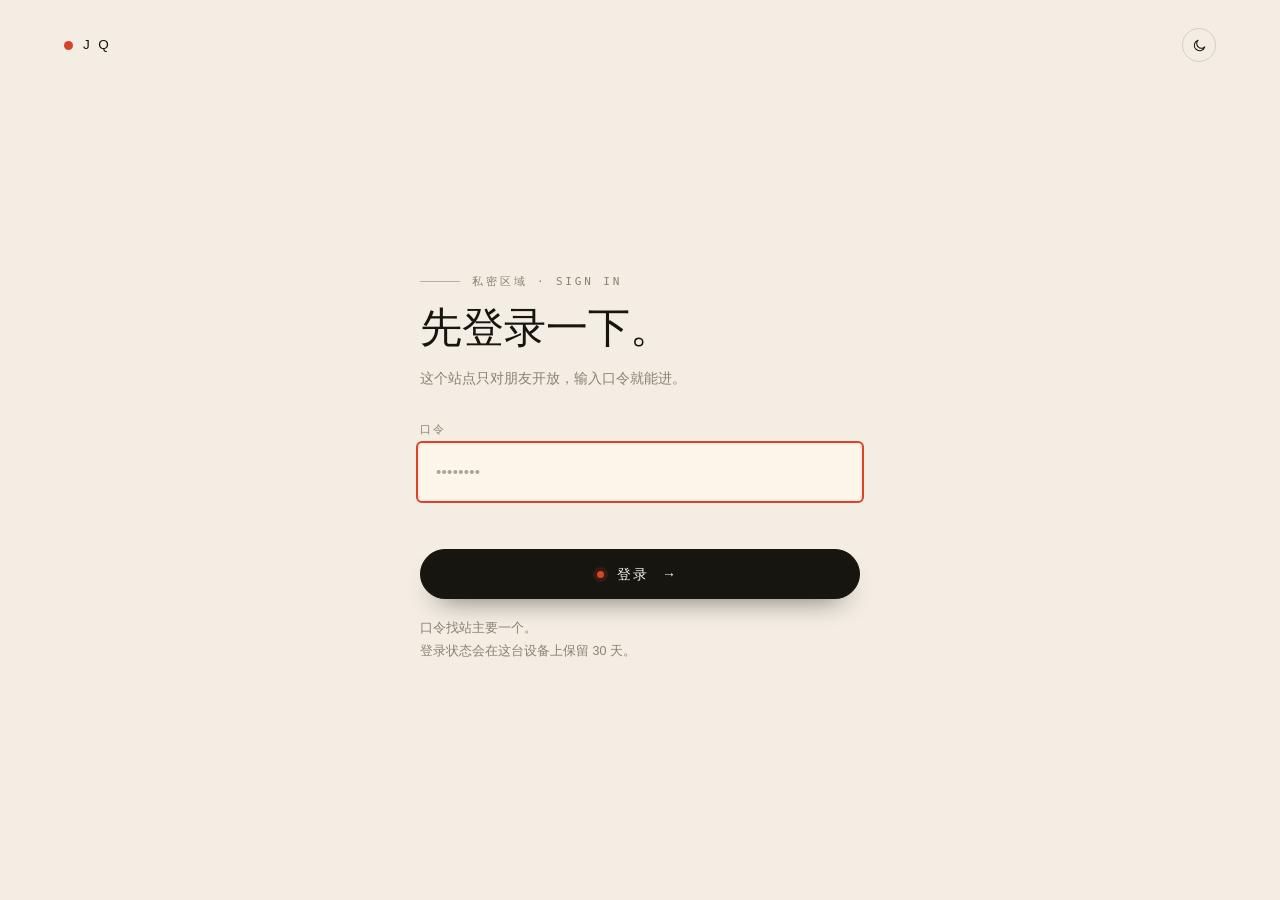
==== index.html @ d94688c4 "Add files via upload" ====
<!DOCTYPE html>
<html lang="zh-CN">
<head>
<meta charset="utf-8" />
<meta name="viewport" content="width=device-width, initial-scale=1" />
<meta name="color-scheme" content="light" />
<title>J Q · 个人主页</title>
<meta name="description" content="J Q 的个人主页 —— 设计、代码，与一点点会呼吸的动效。" />
<meta name="theme-color" content="#F3EDE3" />
<link rel="icon" href="data:image/svg+xml,%3Csvg xmlns='http://www.w3.org/2000/svg' viewBox='0 0 32 32'%3E%3Crect width='32' height='32' rx='16' fill='%23F3EDE3'/%3E%3Ccircle cx='16' cy='16' r='6' fill='%23D8432A'/%3E%3C/svg%3E" />
<link rel="stylesheet" href="css/style.css" />
<script>
  /* 主题：先看上次的选择，没有就跟系统走 */
  try {
    var savedTheme = localStorage.getItem('site-theme');
    if (!savedTheme) {
      savedTheme = window.matchMedia('(prefers-color-scheme: dark)').matches ? 'dark' : 'light';
    }
    document.documentElement.setAttribute('data-theme', savedTheme);
  } catch (e) {
    document.documentElement.setAttribute('data-theme', 'light');
  }

  /* 从别的页面点链接过来时，先让幕布覆盖屏幕，避免第一帧闪白 */
  try {
    if (/(?:^|[?&])via=veil(?:&|$)/.test(location.search)) {
      document.documentElement.classList.add('is-entering');
    }
  } catch (e) {}
</script>
<script src="js/auth-gate.js"></script>
</head>
<body id="top" class="is-loading">

<!-- =====================================================================
     过场幕布：点击链接时从右侧滑入，进入下一页后向左滑出
     ===================================================================== -->
<div class="veil" id="veil" aria-hidden="true">
  <div class="veil__road"></div>
  <div class="veil__car is-moving" data-car></div>
  <p class="veil__label" id="veilLabel">作品 · Work</p>
</div>

<!-- =====================================================================
     1. 加载页：进度条 = 一辆小车 + 百分比
     ===================================================================== -->
<div class="loader" id="loader">
  <div class="loader__inner">

    <header class="loader__top">
      <span class="tag">Portfolio</span>
      <span class="tag tag--dim">© 2026</span>
    </header>

    <div class="loader__head">
      <h1 class="loader__title">正在为你铺路<span class="dot">。</span></h1>
      <p class="loader__sub">系好安全带，我们马上出发。</p>
    </div>

    <div class="loader__bar">
      <div class="loader__meta">
        <span class="loader__label">Loading</span>
        <span class="loader__pct"><b id="loaderPct">0</b><i>%</i></span>
      </div>

      <div class="loader__track" id="loaderTrack" role="progressbar"
           aria-label="页面加载进度" aria-valuemin="0" aria-valuemax="100" aria-valuenow="0">
        <div class="loader__rail"></div>
        <div class="loader__fill"></div>
        <div class="loader__car is-moving" data-car aria-hidden="true"></div>
      </div>

      <p class="loader__tip" aria-hidden="true">
        <span class="loader__tip-dot"></span>
        <span id="loaderTip">正在检查车灯</span>
      </p>
    </div>

  </div>
</div>

<!-- =====================================================================
     2. 主视觉：小车在路上向左行驶，按钮在车正下方
     ===================================================================== -->
<main class="hero">

  <div class="hero__sun" aria-hidden="true"></div>

  <header class="topbar">
    <a class="brand" href="index.html">
      <span class="brand__mark" aria-hidden="true"></span>
      <span>J Q</span>
    </a>
    <div class="topbar__right">
      <nav class="nav" aria-label="主导航">
        <a class="nav__link" href="index.html" aria-current="page">主页</a>
        <a class="nav__link" href="about.html?via=veil" data-transition data-veil="关于我 · About">关于我</a>
        <a class="nav__link" href="works.html?via=veil" data-transition data-veil="作品 · Work">作品</a>
        <a class="nav__link" href="notes.html?via=veil" data-transition data-veil="笔记 · Notes">笔记</a>
        <a class="nav__link" href="friends.html?via=veil" data-transition data-veil="朋友们 · Friends">朋友们</a>
        <a class="nav__link" href="contact.html?via=veil" data-transition data-veil="联系 · Contact">联系</a>
      </nav>
      <button class="theme-toggle" type="button" data-theme-toggle aria-label="切换到夜间模式">
        <svg class="theme-toggle__icon theme-toggle__icon--moon" viewBox="0 0 24 24" fill="none" stroke="currentColor" stroke-width="1.7" stroke-linecap="round" stroke-linejoin="round" aria-hidden="true" focusable="false"><path d="M20.5 14.2A8.6 8.6 0 1 1 9.8 3.5a7 7 0 0 0 10.7 10.7Z"/></svg>
        <svg class="theme-toggle__icon theme-toggle__icon--sun" viewBox="0 0 24 24" fill="none" stroke="currentColor" stroke-width="1.7" stroke-linecap="round" aria-hidden="true" focusable="false"><circle cx="12" cy="12" r="4"/><path d="M12 2.5v2M12 19.5v2M2.5 12h2M19.5 12h2M5.2 5.2l1.4 1.4M17.4 17.4l1.4 1.4M18.8 5.2l-1.4 1.4M6.6 17.4l-1.4 1.4"/></svg>
      </button>
    </div>
  </header>

  <div class="hero__copy">
    <p class="eyebrow" data-reveal style="--d:.04s">
      <span class="eyebrow__line" aria-hidden="true"></span>
      主页 · 2026
    </p>

    <h1 class="hero__title" data-reveal style="--d:.12s">
      <span class="hero__hi">你好，我是</span>
      <em class="hero__name" aria-label="J Q">
        <span class="wordmark" aria-hidden="true"><span class="wordmark__j">J</span><span class="wordmark__q">Q</span><span class="wordmark__dot">.</span></span>
      </em>
    </h1>

    <p class="hero__lede" data-reveal style="--d:.2s">
      一名IT男兼前端开发者。<br />
      喜欢干净的界面、会呼吸的动效，和一次就懂的交互。
    </p>
  </div>

  <div class="hero__scene">
    <div class="hero__stage">
      <div class="road" aria-hidden="true"></div>
      <div class="hero__car is-moving" data-car aria-hidden="true"></div>
    </div>

    <div class="hero__cta">
      <a class="cta" href="about.html?via=veil" data-transition data-veil="关于我 · About" data-reveal style="--d:.95s">
        <span class="cta__dot" aria-hidden="true"></span>
        <span class="cta__text">开始了解我吧！</span>
        <span class="cta__arrow" aria-hidden="true">→</span>
      </a>
    </div>
  </div>

  <div class="hero__scroll" aria-hidden="true"><span>↓</span>向下滚动</div>

</main>

<!-- =====================================================================
     3. 关键词 / 跑马灯
     ===================================================================== -->
<div class="marquee" aria-hidden="true">
  <div class="marquee__track">
    <span>产品设计</span><span class="marquee__dot">·</span>
    <span>前端开发</span><span class="marquee__dot">·</span>
    <span>动效</span><span class="marquee__dot">·</span>
    <span>排版</span><span class="marquee__dot">·</span>
    <span>摄影</span><span class="marquee__dot">·</span>
    <span>写作</span><span class="marquee__dot">·</span>
    <span>产品设计</span><span class="marquee__dot">·</span>
    <span>前端开发</span><span class="marquee__dot">·</span>
    <span>动效</span><span class="marquee__dot">·</span>
    <span>排版</span><span class="marquee__dot">·</span>
    <span>摄影</span><span class="marquee__dot">·</span>
    <span>写作</span><span class="marquee__dot">·</span>
  </div>
</div>

<!-- =====================================================================
     4. 精选作品
     ===================================================================== -->
<section class="band">
  <div class="wrap">

    <div class="band__head">
      <div>
        <p class="eyebrow">精选作品 · Selected Work</p>
        <h2 class="band__title">最近做的一些东西</h2>
      </div>
      <a class="more" href="works.html?via=veil" data-transition data-veil="作品 · Work">
        全部作品 <span aria-hidden="true">→</span>
      </a>
    </div>

        <div class="works">

      <a class="work-row" href="project.html?via=veil&amp;id=tetris" data-transition data-veil="项目 · Project">
        <span class="work-row__thumb thumb-a" aria-hidden="true">01</span>
        <span class="work-row__body">
          <span class="work-row__title">俄罗斯方块</span>
          <span class="work-row__desc">用 tkinter 的 Canvas 从零写的俄罗斯方块：20×12 的棋盘、7 种方块、消行计分。</span>
        </span>
        <span class="work-row__tags">tkinter / 游戏</span>
        <span class="work-row__year">2024</span>
        <span class="work-row__go" aria-hidden="true">
          <span class="work-row__arrow">→</span>
          <span class="work-row__car" data-car></span>
        </span>
      </a>

      <a class="work-row" href="project.html?via=veil&amp;id=pikachu" data-transition data-veil="项目 · Project">
        <span class="work-row__thumb thumb-b" aria-hidden="true">02</span>
        <span class="work-row__body">
          <span class="work-row__title">皮卡丘</span>
          <span class="work-row__desc">450 行 turtle 代码画出来的皮卡丘，没有贴一张图片。</span>
        </span>
        <span class="work-row__tags">turtle / 绘图</span>
        <span class="work-row__year">2024</span>
        <span class="work-row__go" aria-hidden="true">
          <span class="work-row__arrow">→</span>
          <span class="work-row__car" data-car></span>
        </span>
      </a>

      <a class="work-row" href="project.html?via=veil&amp;id=novel" data-transition data-veil="项目 · Project">
        <span class="work-row__thumb thumb-c" aria-hidden="true">03</span>
        <span class="work-row__body">
          <span class="work-row__title">小说爬虫</span>
          <span class="work-row__desc">输入一个书号，把整本小说按章节抓下来，一章一个 txt。</span>
        </span>
        <span class="work-row__tags">requests / parsel</span>
        <span class="work-row__year">2024</span>
        <span class="work-row__go" aria-hidden="true">
          <span class="work-row__arrow">→</span>
          <span class="work-row__car" data-car></span>
        </span>
      </a>
    </div>

  </div>
</section>

<!-- =====================================================================
     5. 简介
     ===================================================================== -->
<section class="band">
  <div class="wrap split">

    <div>
      <p class="eyebrow">关于我 · About</p>
      <h2 class="split__title">“把复杂的东西，<br />做得简单一点。”</h2>
    </div>

    <div class="split__body">
      <p>
        我是J Q，一名IT男和前端开发者。
        过去几年，我一边学习一边写写代码，偶尔发发呆，可能写代码写多了脑子不够用。
      </p>
      <p>
        不写代码的时候，我在骑车、拍照，或者出去跑跑步，程序员也是需要运动的。
      </p>
      <a class="more" href="about.html?via=veil" data-transition data-veil="关于我 · About">
        了解更多关于我 <span aria-hidden="true">→</span>
      </a>
    </div>

  </div>
</section>

<!-- =====================================================================
     6. 页脚
     ===================================================================== -->

<!-- =====================================================================
     6. 一些数字
     ===================================================================== -->
<section class="band band--stats">
  <div class="wrap">
    <div class="stats" data-reveal-scroll>
      <div class="stats__item"><b>6</b><span>个 · 代表性作品</span></div>
      <div class="stats__item"><b>4</b><span>类 · 游戏 / 绘图 / 爬虫 / 视觉</span></div>
      <div class="stats__item"><b>2024</b><span>年 · 开始写 Python</span></div>
      <div class="stats__item"><b>∞</b><span>杯 · 续命咖啡</span></div>
    </div>
  </div>
</section>

<!-- =====================================================================
     7. 最近的笔记
     ===================================================================== -->
<section class="band">
  <div class="wrap">
    <div class="band__head" data-reveal-scroll>
      <div>
        <p class="eyebrow">笔记 · Notes</p>
        <h2 class="band__title">最近写下的</h2>
      </div>
      <a class="more" href="notes.html?via=veil" data-transition data-veil="笔记 · Notes">
        全部笔记 <span aria-hidden="true">→</span>
      </a>
    </div>

    <div class="notes" data-reveal-scroll>
      <a class="note-row" href="notes.html?via=veil" data-transition data-veil="笔记 · Notes">
        <span class="note-row__date">2026.09</span>
        <span class="note-row__title">把加载页做成一段路</span>
        <span class="note-row__meta">设计 / 动效</span>
      </a>
      <a class="note-row" href="notes.html?via=veil" data-transition data-veil="笔记 · Notes">
        <span class="note-row__date">2026.07</span>
        <span class="note-row__title">动效是标点，不是修辞</span>
        <span class="note-row__meta">动效</span>
      </a>
      <a class="note-row" href="notes.html?via=veil" data-transition data-veil="笔记 · Notes">
        <span class="note-row__date">2026.05</span>
        <span class="note-row__title">为什么我还在手写 CSS</span>
        <span class="note-row__meta">前端</span>
      </a>
    </div>
  </div>
</section>

<!-- =====================================================================
     8. 朋友们
     ===================================================================== -->
<section class="band">
  <div class="wrap">
    <div class="band__head" data-reveal-scroll>
      <div>
        <p class="eyebrow">朋友们 · Friends</p>
        <h2 class="band__title">一起玩、一起记录</h2>
      </div>
      <a class="more" href="friends.html?via=veil" data-transition data-veil="朋友们 · Friends">
        看看朋友们 <span aria-hidden="true">→</span>
      </a>
    </div>

    <div class="friends-strip" data-friends-strip data-reveal-scroll></div>
  </div>
</section>

<!-- =====================================================================
     9. 页脚
     ===================================================================== -->
<footer class="site-foot">
  <div class="site-foot__inner">
        <div class="site-foot__cta">
      <p class="site-foot__title">有想法？<br />一起做点东西吧。</p>
      <div class="site-foot__actions">
        <a class="cta" href="contact.html?via=veil" data-transition data-veil="联系 · Contact">
          <span class="cta__dot" aria-hidden="true"></span>
          <span>聊聊</span>
          <span class="cta__arrow" aria-hidden="true">→</span>
        </a>
        <a class="cta cta--flower" href="花.html?via=veil" data-transition data-veil="花 · Flowers">
          <span class="cta__flower" aria-hidden="true">✿</span>
          <span>看到最后了，送你一朵花吧</span>
        </a>
      </div>
    </div>

<div class="site-foot__meta">
      <span>© 2026 J Q</span>
      <div class="site-foot__links">
        <a href="mailto:hello@example.com">Email</a>
        <a href="#" aria-label="GitHub">GitHub</a>
        <a href="#" aria-label="即刻">即刻</a>
      </d iv>
      <a href="#top">回到顶部 ↑</a>
    </div>
  </div>
</footer>

<noscript>
  <style>
    .loader { display: none !important; }
    [data-reveal] { opacity: 1 !important; transform: none !important; }
    .hero__car { transform: none !important; }
    body.is-loading { overflow: auto !important; }
  </style>
</noscript>

<!-- 落下来的小信封：点一下直接写邮件 -->
<a class="envelope" href="mailto:2167203486@qq.com" aria-label="写信给我" title="写信给我">
  <svg viewBox="0 0 24 24" fill="none" stroke="currentColor" stroke-width="1.6" stroke-linecap="round" stroke-linejoin="round" aria-hidden="true" focusable="false">
    <rect x="2.5" y="5" width="19" height="14" rx="2.6"/>
    <path d="M3.2 6.4 12 12.7l8.8-6.3"/>
  </svg>
</a>
<script src="js/car.js" defer></script>
<script src="js/app.js" defer></script>
<script src="js/letters.js" defer></script>
<script src="js/friends-data.js" defer></script>
<script src="js/friends-strip.js" defer></script>
<script src="js/auth.js" defer></script>
</body>
</html>
---- css/style.css ----
/* =========================================================================
   你的名字 · 个人主页
   ---------------------------------------------------------------------------
   目录
   00 变量 / 重置
   01 通用零件（tag / eyebrow / 按钮 / 工具类）
   02 加载页 loader
   03 小车 car（SVG 配色与动画）
   04 主视觉 hero + 公路
   05 过场幕布 veil
   06 关于我 about
   07 响应式
   08 减少动效 / 降级
   ========================================================================= */

/* ---------------------------------------------------------------- 00 变量 */
:root {
  --paper:      #F3EDE3;
  --paper-hi:   #FBF5EA;
  --paper-lo:   #E8DECE;
  --ink:        #16150F;
  --ink-2:      #3E392F;
  --muted:      #8A8274;
  --accent:     #D8432A;
  --accent-2:   #F0A93B;
  --car:        #D8432A;
  --line:       rgba(22, 21, 15, 0.13);
  --line-strong: rgba(22, 21, 15, .28);
  --hairline:   rgba(22, 21, 15, .08);
  --dash:       rgba(22, 21, 15, .27);
  --ghost:      rgba(22, 21, 15, .13);
  --paper-2:    #EAE1D2;
  --ink-strong: #000000;
  --tire:       #17160F;
  --road-a:     #1D1B13;
  --road-b:     #121109;
  --veil-bg:    #16150F;
  --veil-fg:    #F3EDE3;

  --pad:        clamp(20px, 5vw, 64px);
  --road-h:     clamp(46px, 7vh, 68px);

  --font-serif: Georgia, "Times New Roman", "Songti SC", "STSong",
                "Source Han Serif SC", "Noto Serif SC", "SimSun", serif;
  --font-sans:  -apple-system, BlinkMacSystemFont, "Segoe UI", "PingFang SC",
                "Hiragino Sans GB", "Microsoft YaHei", "Noto Sans SC", sans-serif;
  --font-mono:  ui-monospace, "Cascadia Mono", "SF Mono", Consolas, Menlo, monospace;

  --ease:       cubic-bezier(.2, .8, .2, 1);
  --ease-curtain: cubic-bezier(.76, 0, .24, 1);
}

*, *::before, *::after { box-sizing: border-box; }

html, body {
  margin: 0;
  padding: 0;
  overflow-x: hidden;
}

html { -webkit-text-size-adjust: 100%; }

body {
  min-height: 100vh;
  min-height: 100svh;
  background: var(--paper);
  color: var(--ink);
  font-family: var(--font-sans);
  font-size: 16px;
  line-height: 1.6;
  -webkit-font-smoothing: antialiased;
  -moz-osx-font-smoothing: grayscale;
  text-rendering: optimizeLegibility;
}

body.is-loading { overflow: hidden; }

img, svg { display: block; max-width: 100%; }

a { color: inherit; text-decoration: none; }

h1, h2, h3, p, dl, dd, dt, ul, li { margin: 0; }

ul, ol { padding: 0; list-style: none; }

::selection { background: var(--accent); color: var(--paper); }

:focus-visible {
  outline: 2px solid var(--accent);
  outline-offset: 4px;
  border-radius: 2px;
}

/* ------------------------------------------------------------ 01 通用零件 */
.tag {
  font-family: var(--font-mono);
  font-size: 10.5px;
  letter-spacing: .3em;
  text-transform: uppercase;
  color: var(--ink);
}

.tag--dim { color: var(--muted); }

.eyebrow {
  display: flex;
  align-items: center;
  gap: 12px;
  font-family: var(--font-mono);
  font-size: 11px;
  letter-spacing: .26em;
  text-transform: uppercase;
  color: var(--muted);
}

.eyebrow__line {
  display: block;
  width: clamp(24px, 4vw, 40px);
  height: 1px;
  background: currentColor;
  opacity: .55;
}

.dot { color: var(--accent); }

.mark {
  padding-bottom: 1px;
  border-bottom: 2px solid var(--accent);
}

.sr-only {
  position: absolute;
  width: 1px; height: 1px;
  padding: 0; margin: -1px;
  overflow: hidden;
  clip: rect(0 0 0 0);
  white-space: nowrap;
  border: 0;
}

/* 主按钮 */
.cta {
  position: relative;
  display: inline-flex;
  align-items: center;
  gap: 13px;
  padding: 17px 30px 17px 25px;
  border: 1px solid var(--ink);
  border-radius: 999px;
  background: var(--ink);
  color: var(--paper);
  font-size: clamp(14px, 1.1vw, 15.5px);
  font-weight: 500;
  letter-spacing: .14em;
  line-height: 1;
  box-shadow: 0 14px 28px -18px rgba(22, 21, 15, .95);
  transition: transform .45s var(--ease), box-shadow .45s var(--ease),
              background .45s var(--ease), color .45s var(--ease);
}

.cta::after { /* 扩大点击区 */
  content: "";
  position: absolute;
  inset: -10px -6px;
  border-radius: inherit;
}

.cta:hover {
  transform: translateY(-3px);
  background: var(--ink-strong);
  box-shadow: 0 22px 34px -20px rgba(22, 21, 15, .9);
}

.cta:active { transform: translateY(-1px); }

.cta__dot {
  width: 7px;
  height: 7px;
  flex: none;
  border-radius: 50%;
  background: var(--accent);
  box-shadow: 0 0 0 4px rgba(216, 67, 42, .16);
}

.cta__arrow { transition: transform .45s var(--ease); }
.cta:hover .cta__arrow { transform: translateX(4px); }

.cta--ghost {
  background: transparent;
  color: var(--ink);
  box-shadow: none;
  border-color: var(--line-strong);
}

.cta--ghost:hover {
  background: var(--ink);
  color: var(--paper);
  border-color: var(--ink);
}

/* --------------------------------------------------------- 02 加载页 */
.loader {
  position: fixed;
  inset: 0;
  z-index: 80;
  background:
    radial-gradient(130% 95% at 50% 0%, var(--paper-hi) 0%, var(--paper) 52%, var(--paper-lo) 100%);
  transform: translateY(0);
  transition: transform .9s var(--ease-curtain);
  will-change: transform;
}

.loader.is-out { transform: translateY(-101%); }

.loader::after { /* 幕布下沿的一道黑线 */
  content: "";
  position: absolute;
  left: 0; right: 0; bottom: 0;
  height: 2px;
  background: var(--ink);
}

.loader__inner {
  display: flex;
  flex-direction: column;
  min-height: 100vh;
  min-height: 100svh;
  padding: clamp(18px, 3.2vw, 32px) var(--pad) clamp(22px, 4vw, 40px);
}

.loader__top {
  display: flex;
  align-items: center;
  justify-content: space-between;
  gap: 20px;
  padding-bottom: clamp(12px, 2.2vw, 18px);
  border-bottom: 1px solid var(--line);
}

.loader__head { margin-block: auto; }

.loader__title {
  font-family: var(--font-serif);
  font-weight: 400;
  font-size: clamp(2.1rem, 6.2vw, 4.9rem);
  line-height: 1.12;
  letter-spacing: .01em;
  margin-bottom: clamp(12px, 2.2vh, 22px);
}

.loader__sub {
  color: var(--muted);
  font-size: clamp(12.5px, 1.1vw, 14.5px);
  letter-spacing: .12em;
}

.loader__bar {
  width: 100%;
  max-width: 1080px;
}

.loader__meta {
  display: flex;
  align-items: baseline;
  justify-content: space-between;
  gap: 20px;
  margin-bottom: 2px;
}

.loader__label {
  font-family: var(--font-mono);
  font-size: 10.5px;
  letter-spacing: .3em;
  text-transform: uppercase;
  color: var(--muted);
}

.loader__pct {
  display: inline-flex;
  align-items: baseline;
  color: var(--ink);
}

.loader__pct b {
  font-family: var(--font-serif);
  font-weight: 400;
  font-size: clamp(46px, 7.4vw, 88px);
  line-height: .9;
  letter-spacing: -.015em;
  font-variant-numeric: tabular-nums;
  transition: color .4s var(--ease);
}

.loader__pct i {
  font-style: normal;
  font-size: clamp(14px, 1.7vw, 21px);
  margin-left: 5px;
  color: var(--accent);
  letter-spacing: .02em;
}

.loader.is-done .loader__pct b { color: var(--accent); }

/* 进度轨道 */
.loader__track {
  --cw: 86px;
  --p: 0;
  --carpos: 0;
  position: relative;
  height: 74px;
}

.loader__rail {
  position: absolute;
  left: 0; right: 0; bottom: 20px;
  height: 2px;
  background-image: repeating-linear-gradient(
    to right,
    var(--dash) 0 18px,
    transparent 18px 40px
  );
  background-size: 40px 2px;
  animation: railMove 1.1s linear infinite;
}

.loader__fill {
  position: absolute;
  left: 0; bottom: 20px;
  width: 100%;
  height: 2px;
  background: var(--accent);
  transform: scaleX(var(--p));
  transform-origin: 0 50%;
}

.loader__car {
  position: absolute;
  bottom: 20px;
  left: calc((100% - var(--cw)) * var(--carpos));
  width: var(--cw);
}

.loader__car .car-svg {
  width: 100%;
  height: auto;
  overflow: visible;
}

/* 速度线 */
.loader__car::before,
.loader__car::after {
  content: "";
  position: absolute;
  right: 100%;
  height: 2px;
  border-radius: 2px;
  background: var(--ink);
  opacity: 0;
  animation: speedLine .62s linear infinite;
}

.loader__car::before { top: 46%; width: 22px; margin-right: 6px; }
.loader__car::after  { top: 64%; width: 13px; margin-right: 16px; animation-delay: .24s; }

.loader.is-done .loader__car {
  transition: left .55s cubic-bezier(.5, 0, .85, .45), opacity .3s .25s;
  opacity: 0;
}

.loader__tip {
  display: flex;
  align-items: center;
  gap: 10px;
  margin-top: 4px;
  font-size: 12.5px;
  letter-spacing: .1em;
  color: var(--muted);
}

.loader__tip-dot {
  width: 6px; height: 6px;
  border-radius: 50%;
  background: var(--accent);
  animation: blink 1.2s ease-in-out infinite;
}

.loader.is-done .loader__tip-dot { background: var(--ink); animation: none; }

@keyframes railMove {
  to { background-position-x: -40px; }
}

@keyframes speedLine {
  0%   { opacity: 0; transform: translateX(12px); }
  30%  { opacity: .26; }
  100% { opacity: 0; transform: translateX(-20px); }
}

@keyframes blink {
  0%, 100% { opacity: 1; transform: scale(1); }
  50%      { opacity: .25; transform: scale(.75); }
}

@keyframes carBob {
  0%, 100% { transform: translateY(0) rotate(0deg); }
  50%      { transform: translateY(-2px) rotate(-.35deg); }
}

@keyframes wheelSpin {
  to { transform: rotate(-360deg); }
}

/* --------------------------------------------------------- 03 小车 */
.car-svg { width: 100%; height: auto; overflow: visible; }

.car-svg .car__body      { fill: var(--car); }
.car-svg .car__glow      { fill: #FFCF7A; opacity: .32; filter: blur(12px); }
.car-svg .car__tire      { fill: var(--tire); }
.car-svg .car__rim       { fill: #EFE5D3; }
.car-svg .car__spokes    { stroke: #17160F; stroke-width: 1.7; stroke-linecap: round; }
.car-svg .car__hub       { fill: var(--accent); }
.car-svg .car__window    { fill: #F7EFDF; }
.car-svg .car__shine     { stroke: rgba(255, 255, 255, .85); stroke-width: 2.6; stroke-linecap: round; }
.car-svg .car__seam      { stroke: rgba(0, 0, 0, .22); stroke-width: 2; }
.car-svg .car__handle    { fill: rgba(247, 239, 223, .72); }
.car-svg .car__headlight { fill: #FFE6B4; }
.car-svg .car__taillight { fill: #8C2B1B; }

/* 只有「在跑」的小车才转轮子、才有车身起伏 */
.is-moving .car-svg { animation: carBob 2.6s ease-in-out infinite; }
.is-moving .car__wheel {
  transform-box: fill-box;
  transform-origin: center;
  animation: wheelSpin 1.15s linear infinite;
}

/* 深色背景上的小车：轮胎和轮毂反色，才看得见 */
.veil .car__tire   { fill: var(--veil-fg); }
.veil .car__rim    { fill: #17160F; }
.veil .car__spokes { stroke: var(--veil-fg); }

/* --------------------------------------------------------- 04 主视觉 */
.hero {
  position: relative;
  display: flex;
  flex-direction: column;
  min-height: 100vh;
  min-height: 100svh;
  padding: 0 var(--pad) clamp(14px, 3vh, 28px);
}

/* 右上角的一轮落日（细线圆 + 暖光） */
.hero__sun {
  position: absolute;
  top: clamp(70px, 13vh, 165px);
  right: clamp(-150px, -7vw, -40px);
  width: clamp(260px, 30vw, 460px);
  aspect-ratio: 1;
  border-radius: 50%;
  border: 1px solid rgba(216, 67, 42, .2);
  pointer-events: none;
}

.hero__sun::after {
  content: "";
  position: absolute;
  inset: 12%;
  border-radius: 50%;
  background: radial-gradient(circle, rgba(240, 169, 59, .2) 0%, rgba(240, 169, 59, 0) 66%);
}

.topbar {
  display: flex;
  align-items: center;
  justify-content: space-between;
  gap: 24px;
  padding: clamp(16px, 3vw, 28px) 0;
}

.brand {
  display: inline-flex;
  align-items: center;
  gap: 10px;
  font-size: 13.5px;
  letter-spacing: .18em;
  font-weight: 500;
}

.brand__mark {
  width: 9px; height: 9px;
  border-radius: 50%;
  background: var(--accent);
  transition: transform .5s var(--ease);
}

.brand:hover .brand__mark { transform: scale(1.5); }

.nav { display: flex; gap: clamp(16px, 2.6vw, 30px); }

.nav__link {
  position: relative;
  padding: 4px 0;
  font-size: 12.5px;
  letter-spacing: .16em;
  color: var(--muted);
  transition: color .3s var(--ease);
}

.nav__link:hover { color: var(--ink); }

.nav__link[aria-current] { color: var(--ink); }

.nav__link[aria-current]::after {
  content: "";
  position: absolute;
  left: 0; right: 0; bottom: 0;
  height: 1px;
  background: var(--accent);
}

.hero__copy {
  margin-top: clamp(18px, 5.5vh, 76px);
  max-width: 980px;
}

.hero__copy .eyebrow { margin-bottom: clamp(14px, 2.6vh, 26px); }

.hero__title { font-weight: 400; }

.hero__hi {
  display: block;
  margin-bottom: clamp(4px, 1.1vh, 12px);
  font-size: clamp(14px, 1.5vw, 18px);
  letter-spacing: .36em;
  color: var(--ink-2);
}

.hero__name {
  display: block;
  font-family: var(--font-serif);
  font-style: normal;
  font-size: clamp(66px, min(13.4vw, 14.5vh), 164px);
  line-height: .86;
  letter-spacing: 0;
}

/* 字标：J 实心、Q 描边、朱红句点 */
.wordmark {
  display: inline-flex;
  align-items: baseline;
}

.wordmark__j { color: var(--ink); }

.wordmark__q {
  margin-left: .045em;
  color: transparent;
  -webkit-text-stroke: .022em var(--ink);
}

@supports not (-webkit-text-stroke: 1px #000) {
  .wordmark__q { color: var(--ink); }
}

.wordmark__dot {
  margin-left: .035em;
  color: var(--accent);
}

.hero__lede {
  max-width: 34em;
  margin-top: clamp(14px, 2.4vh, 24px);
  color: var(--ink-2);
  font-size: clamp(13.5px, 1.15vw, 16.5px);
  line-height: 1.95;
  letter-spacing: .02em;
}

/* 舞台：小车站在公路的上沿 */
.hero__scene {
  margin-top: auto;
  padding-top: clamp(16px, 3.6vh, 40px);
}

.hero__stage {
  position: relative;
  display: flex;
  align-items: flex-end;
  justify-content: center;
  padding-bottom: var(--road-h);
}

.hero__car {
  position: relative;
  z-index: 2;
  width: clamp(172px, 23vw, 278px);
  margin-bottom: -2px;
  transform: translateX(78vw);
  will-change: transform;
}

body.is-ready .hero__car {
  transform: translateX(0);
  transition: transform 1.25s cubic-bezier(.16, .84, .24, 1) .12s;
}

/* 公路 */
.road {
  position: absolute;
  left: calc(-1 * var(--pad));
  right: calc(-1 * var(--pad));
  bottom: 0;
  height: var(--road-h);
  background: linear-gradient(180deg, var(--road-a) 0%, var(--road-b) 100%);
  overflow: hidden;
}

.road::before {
  content: "";
  position: absolute;
  left: 0; right: 0;
  top: 50%;
  height: 3px;
  transform: translateY(-50%);
  background-image: repeating-linear-gradient(
    to right,
    rgba(243, 237, 227, .92) 0 40px,
    transparent 40px 92px
  );
  animation: roadMove 1.5s linear infinite;
}

.road::after { /* 路面顶端的高光边 */
  content: "";
  position: absolute;
  left: 0; right: 0; top: 0;
  height: 1px;
  background: rgba(243, 237, 227, .18);
}

@keyframes roadMove {
  from { background-position-x: 0; }
  to   { background-position-x: 92px; }
}

.hero__cta {
  display: flex;
  justify-content: center;
  padding-top: clamp(14px, 2.8vh, 24px);
}

/* 入场：幕布拉起后逐项浮现 */
[data-reveal] {
  opacity: 0;
  transform: translateY(20px);
}

body.is-ready [data-reveal] {
  opacity: 1;
  transform: none;
  transition:
    opacity .9s var(--ease) var(--d, 0s),
    transform .9s var(--ease) var(--d, 0s);
}

/* --------------------------------------------------------- 05 过场幕布 */
.veil {
  position: fixed;
  inset: 0;
  z-index: 90;
  background: var(--veil-bg);
  transform: translateX(100%);
  visibility: hidden;
  transition: transform .72s var(--ease-curtain);
  will-change: transform;
}

/* 点击链接：从右侧滑入盖住页面 */
body.is-leaving .veil {
  visibility: visible;
  transform: translateX(0);
  transition: transform .65s var(--ease-curtain);
}

/* 到达新页面：幕布已在屏幕上，随后向左滑出 */
html.is-entering .veil {
  visibility: visible;
  transform: translateX(0);
  transition: none;
}

html.is-entering .veil.is-leaving {
  visibility: visible;
  transform: translateX(-100%);
  transition: transform .82s var(--ease-curtain);
}

.veil__road {
  position: absolute;
  left: 0; right: 0;
  top: 50%;
  height: 3px;
  background-image: repeating-linear-gradient(
    to right,
    rgba(243, 237, 227, .85) 0 34px,
    transparent 34px 78px
  );
  animation: veilRoad .5s linear infinite;
}

@keyframes veilRoad {
  to { background-position-x: 78px; }
}

.veil__car {
  position: absolute;
  left: 50%;
  bottom: calc(50% + 1px);
  width: clamp(120px, 16vw, 168px);
  transform: translateX(-50%);
}

.veil__label {
  position: absolute;
  left: 50%;
  top: calc(50% + 30px);
  transform: translateX(-50%);
  color: rgba(243, 237, 227, .5);
  font-family: var(--font-mono);
  font-size: 10.5px;
  letter-spacing: .42em;
  text-transform: uppercase;
  white-space: nowrap;
}

/* --------------------------------------------------------- 06 页面骨架 */
.page {
  display: flex;
  flex-direction: column;
  min-height: 100vh;
  min-height: 100svh;
  padding: 0 var(--pad);
}

.wrap {
  width: 100%;
  max-width: 1040px;
  margin: 0 auto;
}

.page-main {
  flex: 1;
  padding: clamp(24px, 6.5vh, 76px) 0 clamp(30px, 6vh, 60px);
}

.page-title {
  font-family: var(--font-serif);
  font-weight: 400;
  font-size: clamp(32px, 5.4vw, 66px);
  line-height: 1.16;
  letter-spacing: .005em;
  margin: clamp(16px, 2.8vh, 24px) 0 clamp(18px, 3vw, 28px);
}

.page-lede {
  max-width: 36em;
  color: var(--ink-2);
  font-size: clamp(14px, 1.2vw, 17px);
  line-height: 2.05;
}

/* 带小车的分隔线 */
.divider {
  position: relative;
  height: 46px;
  margin: clamp(28px, 6vh, 56px) 0;
}

.divider__line {
  position: absolute;
  left: 0; right: 0;
  top: 50%;
  height: 1px;
  background-image: repeating-linear-gradient(
    to right,
    var(--dash) 0 12px,
    transparent 12px 26px
  );
}

.divider__car {
  position: absolute;
  right: 0;
  bottom: calc(50% + 1px);
  width: 62px;
}

/* 段落：左标签 + 右正文 */
.section {
  display: grid;
  grid-template-columns: minmax(110px, 180px) 1fr;
  gap: clamp(16px, 4vw, 48px);
  padding: clamp(22px, 4vh, 36px) 0;
  border-top: 1px solid var(--line);
}

.section__label {
  padding-top: 6px;
  font-family: var(--font-mono);
  font-size: 10.5px;
  font-weight: 400;
  letter-spacing: .24em;
  text-transform: uppercase;
  color: var(--muted);
}

.section__body > p {
  max-width: 40em;
  margin-bottom: 1.05em;
  color: var(--ink-2);
  line-height: 2.05;
  font-size: clamp(14px, 1.1vw, 16px);
}

.section__body > p:last-child { margin-bottom: 0; }

/* 编号列表 */
.list__item {
  display: grid;
  grid-template-columns: 44px 1fr;
  gap: 8px;
  padding: 14px 0;
  border-bottom: 1px solid var(--line);
}

.list__item:first-child { padding-top: 0; }
.list__item:last-child { border-bottom: 0; padding-bottom: 0; }

.list__num {
  font-family: var(--font-mono);
  font-size: 10.5px;
  letter-spacing: .1em;
  color: var(--accent);
  padding-top: 5px;
}

.list__title {
  font-size: clamp(15px, 1.3vw, 17px);
  font-weight: 600;
  letter-spacing: .04em;
  margin-bottom: 4px;
}

.list__desc {
  color: var(--muted);
  font-size: 13.5px;
  line-height: 1.9;
  max-width: 36em;
}

/* 基本信息 */
.facts {
  padding: clamp(22px, 4vh, 36px) 0;
  border-top: 1px solid var(--line);
}

.facts__grid {
  display: grid;
  grid-template-columns: repeat(4, 1fr);
  gap: clamp(16px, 3vw, 36px);
}

.facts__item dt {
  margin-bottom: 6px;
  font-family: var(--font-mono);
  font-size: 10.5px;
  letter-spacing: .22em;
  text-transform: uppercase;
  color: var(--muted);
}

.facts__item dd {
  font-size: clamp(13.5px, 1.1vw, 15px);
  letter-spacing: .02em;
  line-height: 1.7;
}

.facts__item a {
  border-bottom: 1px solid var(--line-strong);
  transition: border-color .3s var(--ease), color .3s var(--ease);
}

.facts__item a:hover {
  color: var(--accent);
  border-color: var(--accent);
}

/* ------------------------------------------------- 06.5 内容组件 */
/* 首页 / 内页分区 */
.band {
  padding: clamp(44px, 9vh, 96px) var(--pad);
}

.band__head {
  display: flex;
  align-items: flex-end;
  justify-content: space-between;
  flex-wrap: wrap;
  gap: 20px;
  margin-bottom: clamp(22px, 4vh, 40px);
}

.band__title {
  margin-top: clamp(12px, 2vh, 18px);
  font-family: var(--font-serif);
  font-weight: 400;
  font-size: clamp(23px, 3.1vw, 38px);
  line-height: 1.34;
}

.more {
  display: inline-flex;
  align-items: center;
  gap: 8px;
  padding-bottom: 3px;
  border-bottom: 1px solid var(--line-strong);
  font-size: 13px;
  letter-spacing: .12em;
  white-space: nowrap;
  transition: color .3s var(--ease), border-color .3s var(--ease), gap .3s var(--ease);
}

.more:hover {
  gap: 12px;
  color: var(--accent);
  border-color: var(--accent);
}

/* 跑马灯：一条会走的“路” */.marquee {
  overflow: hidden;
  padding: clamp(14px, 2vh, 20px) 0;
  border-top: 1px solid var(--line);
  border-bottom: 1px solid var(--line);
}

.marquee__track {
  display: flex;
  align-items: center;
  width: max-content;
  animation: marquee 46s linear infinite;
}

.marquee__track span {
  margin-right: max(20px, 2.6vw);
  font-family: var(--font-serif);
  font-size: clamp(15px, 1.5vw, 19px);
  letter-spacing: .12em;
  color: var(--ink-2);
  white-space: nowrap;
}

.marquee__dot { color: var(--accent); opacity: .75; }

@keyframes marquee {
  from { transform: translateX(0); }
  to   { transform: translateX(-50%); }
}

/* 作品列表：一行一条“车道” */
.works { border-top: 1px solid var(--line); }

.work-row {
  position: relative;
  display: grid;
  grid-template-columns: 92px 1fr 170px 56px 54px;
  align-items: center;
  gap: 20px;
  padding: 22px 0;
  border-bottom: 1px solid var(--line);
  transition: background .45s var(--ease), padding .45s var(--ease);
}

.work-row:hover {
  padding-inline: 14px;
  background: rgba(216, 67, 42, .05);
}

.work-row__num {
  font-family: var(--font-mono);
  font-size: 11px;
  letter-spacing: .1em;
  color: var(--accent);
}

.work-row__title {
  display: block;
  margin-bottom: 4px;
  font-size: clamp(16.5px, 1.6vw, 21px);
  font-weight: 500;
  letter-spacing: .02em;
}

.work-row__desc {
  display: block;
  font-size: 13px;
  line-height: 1.8;
  color: var(--muted);
  max-width: 34em;
}

.work-row__tags {
  font-family: var(--font-mono);
  font-size: 10.5px;
  letter-spacing: .12em;
  text-transform: uppercase;
  color: var(--muted);
}

.work-row__year {
  font-family: var(--font-mono);
  font-size: 11px;
  letter-spacing: .08em;
  color: var(--muted);
}

.work-row__go {
  position: relative;
  display: flex;
  align-items: center;
  justify-content: flex-end;
  height: 32px;
}

.work-row__arrow {
  font-size: 15px;
  transition: opacity .3s var(--ease), transform .45s var(--ease);
}

.work-row__car {
  position: absolute;
  right: 0;
  top: 50%;
  width: 54px;
  opacity: 0;
  transform: translate(-10px, -50%);
  transition: opacity .35s var(--ease), transform .5s var(--ease);
  pointer-events: none;
}

.work-row:hover .work-row__arrow { opacity: 0; transform: translateX(12px); }
.work-row:hover .work-row__car   { opacity: 1; transform: translate(0, -50%); }

/* 悬停时车轮才转，像刚停下 / 刚起步 */
.work-row:hover .car__wheel {
  transform-box: fill-box;
  transform-origin: center;
  animation: wheelSpin 1.15s linear infinite;
}

/* 左右分栏 */
.split {
  display: grid;
  grid-template-columns: 1fr 1fr;
  gap: clamp(24px, 6vw, 72px);
  align-items: start;
}

.split__title {
  margin-top: clamp(14px, 2.2vh, 20px);
  font-family: var(--font-serif);
  font-weight: 400;
  font-size: clamp(24px, 3.4vw, 42px);
  line-height: 1.45;
}

.split__body p {
  max-width: 32em;
  margin-bottom: 1.05em;
  color: var(--ink-2);
  font-size: clamp(14px, 1.1vw, 16px);
  line-height: 2.05;
}

.split__body .more { margin-top: 8px; }

/* 时间线：一条虚线公路 */
.timeline {
  position: relative;
  padding-left: 24px;
  border-left: 1px dashed var(--dash);
}

.timeline__item {
  position: relative;
  padding-bottom: clamp(18px, 3vh, 28px);
}

.timeline__item:last-child { padding-bottom: 0; }

.timeline__item::before {
  content: "";
  position: absolute;
  left: -29px;
  top: 7px;
  width: 9px;
  height: 9px;
  border-radius: 50%;
  background: var(--accent);
  box-shadow: 0 0 0 4px var(--paper);
}

.timeline__year {
  display: block;
  margin-bottom: 5px;
  font-family: var(--font-mono);
  font-size: 10.5px;
  letter-spacing: .2em;
  color: var(--muted);
}

.timeline__title {
  margin-bottom: 4px;
  font-size: clamp(15px, 1.3vw, 17px);
  font-weight: 600;
  letter-spacing: .03em;
}

.timeline__desc {
  max-width: 34em;
  color: var(--muted);
  font-size: 13.5px;
  line-height: 1.9;
}

/* 技能标签 */
.chips {
  display: flex;
  flex-wrap: wrap;
  gap: 8px;
}

.chips li {
  padding: 7px 14px;
  border: 1px solid var(--line-strong);
  border-radius: 999px;
  font-family: var(--font-mono);
  font-size: 11px;
  letter-spacing: .06em;
  color: var(--ink-2);
  transition: border-color .3s var(--ease), color .3s var(--ease);
}

.chips li:hover { border-color: var(--accent); color: var(--accent); }

/* 联系页 */
.contact-mail {
  display: flex;
  align-items: center;
  flex-wrap: wrap;
  gap: 18px;
  margin: clamp(20px, 3.6vh, 34px) 0 clamp(28px, 5vh, 46px);
}

.contact-mail__link {
  font-family: var(--font-serif);
  font-size: clamp(23px, 4.4vw, 50px);
  line-height: 1.25;
  letter-spacing: .01em;
  word-break: break-all;
  padding-bottom: 4px;
  border-bottom: 2px solid var(--accent);
  transition: color .3s var(--ease);
}

.contact-mail__link:hover { color: var(--accent); }

.copy-btn {
  display: inline-flex;
  align-items: center;
  gap: 8px;
  padding: 9px 16px;
  border: 1px solid var(--line-strong);
  border-radius: 999px;
  background: transparent;
  color: var(--ink-2);
  font-family: var(--font-mono);
  font-size: 10.5px;
  letter-spacing: .14em;
  text-transform: uppercase;
  cursor: pointer;
  transition: background .3s var(--ease), color .3s var(--ease), border-color .3s var(--ease);
}

.copy-btn:hover { background: var(--ink); color: var(--paper); border-color: var(--ink); }
.copy-btn.is-done { background: var(--accent); border-color: var(--accent); color: var(--paper); }

.links {
  margin-top: clamp(8px, 2vh, 16px);
  border-top: 1px solid var(--line);
}

.links a {
  display: flex;
  align-items: baseline;
  justify-content: space-between;
  gap: 16px;
  padding: clamp(14px, 2.2vh, 20px) 0;
  border-bottom: 1px solid var(--line);
  transition: padding-left .35s var(--ease), color .3s var(--ease);
}

.links a:hover { padding-left: 10px; color: var(--accent); }

.links__name { font-size: clamp(15px, 1.4vw, 18px); letter-spacing: .02em; }

.links__meta {
  font-family: var(--font-mono);
  font-size: 10.5px;
  letter-spacing: .14em;
  text-transform: uppercase;
  color: var(--muted);
}

/* 作品页：列表与详情 */
.works--page { margin-top: clamp(26px, 4.6vh, 44px); }

.project-visual {
  position: relative;
  display: flex;
  align-items: center;
  justify-content: center;
  height: clamp(190px, 32vh, 320px);
  margin: clamp(22px, 3.6vh, 36px) 0 clamp(26px, 4.4vh, 44px);
  background: var(--paper-lo);
  border: 1px solid var(--hairline);
  overflow: hidden;
}

.project-visual__num {
  font-family: var(--font-serif);
  font-size: clamp(76px, 15vw, 190px);
  line-height: 1;
  color: var(--ghost);
  letter-spacing: -.02em;
}

.project-visual__road {
  position: absolute;
  left: 0; right: 0;
  bottom: 46px;
  height: 3px;
  background-image: repeating-linear-gradient(
    to right,
    var(--dash) 0 26px,
    transparent 26px 62px
  );
  animation: roadMove 2s linear infinite;
}

.project-visual__car {
  position: absolute;
  right: 9%;
  bottom: 47px;
  width: clamp(96px, 12vw, 140px);
}

.project-meta {
  display: grid;
  grid-template-columns: repeat(4, 1fr);
  gap: clamp(14px, 3vw, 32px);
  padding: clamp(16px, 2.6vh, 22px) 0;
  border-top: 1px solid var(--line);
  border-bottom: 1px solid var(--line);
}

.project-meta dt {
  margin-bottom: 5px;
  font-family: var(--font-mono);
  font-size: 10.5px;
  letter-spacing: .22em;
  text-transform: uppercase;
  color: var(--muted);
}

.project-meta dd { font-size: clamp(13.5px, 1.1vw, 15px); }

.project-nav {
  display: grid;
  grid-template-columns: 1fr 1fr;
  gap: 16px;
  margin-top: clamp(30px, 5vh, 52px);
  border-top: 1px solid var(--line);
}

.project-nav__link {
  display: flex;
  flex-direction: column;
  gap: 5px;
  padding: clamp(16px, 2.6vh, 22px) 0;
}

.project-nav__link:last-child { align-items: flex-end; text-align: right; }

.project-nav__label {
  font-family: var(--font-mono);
  font-size: 10.5px;
  letter-spacing: .2em;
  text-transform: uppercase;
  color: var(--muted);
}

.project-nav__title {
  font-size: clamp(14px, 1.2vw, 16px);
  letter-spacing: .02em;
  transition: color .3s var(--ease);
}

.project-nav__link:hover .project-nav__title { color: var(--accent); }

/* 相邻分区之间的一条细线 */
.band + .band { border-top: 1px solid var(--line); }

/* 页脚 */
.site-foot {
  padding: clamp(32px, 6vh, 58px) var(--pad) clamp(20px, 3.4vh, 32px);
  border-top: 1px solid var(--line);
  position: relative;
  z-index: 61;
  background: var(--paper);
}

.page .site-foot { padding-inline: 0; }

.site-foot__inner {
  width: 100%;
  max-width: 1040px;
  margin: 0 auto;
}

.site-foot__cta {
  display: flex;
  align-items: flex-end;
  justify-content: space-between;
  flex-wrap: wrap;
  gap: 20px;
  padding-bottom: clamp(26px, 4.4vh, 44px);
}

.site-foot__title {
  font-family: var(--font-serif);
  font-weight: 400;
  font-size: clamp(23px, 3.1vw, 37px);
  line-height: 1.36;
}

.site-foot__meta {
  display: flex;
  align-items: center;
  justify-content: space-between;
  flex-wrap: wrap;
  gap: 14px;
  padding-top: clamp(14px, 2.4vh, 20px);
  border-top: 1px solid var(--line);
  font-family: var(--font-mono);
  font-size: 10.5px;
  letter-spacing: .14em;
  text-transform: uppercase;
  color: var(--muted);
}

.site-foot__meta a {
  border-bottom: 1px solid transparent;
  transition: color .3s var(--ease), border-color .3s var(--ease);
}

.site-foot__meta a:hover { color: var(--ink); border-color: var(--accent); }

.site-foot__links { display: flex; gap: 16px; flex-wrap: wrap; }

/* 首屏左下角的滚动提示 */
.hero__scroll {
  position: absolute;
  right: var(--pad);
  bottom: clamp(24px, 4.4vh, 38px);
  display: flex;
  align-items: center;
  gap: 9px;
  font-family: var(--font-mono);
  font-size: 10px;
  letter-spacing: .3em;
  text-transform: uppercase;
  color: var(--muted);
}

.hero__scroll span { animation: nudge 2s ease-in-out infinite; }

@keyframes nudge {
  0%, 100% { transform: translateY(0); }
  50%      { transform: translateY(4px); }
}

/* 进入内页时的内容升起 */
html.is-entering .topbar,
html.is-entering .wrap,
html.is-entering .site-foot {
  animation: pageIn .95s .42s both cubic-bezier(.2, .8, .2, 1);
}

@keyframes pageIn {
  from { opacity: 0; transform: translateY(26px); }
  to   { opacity: 1; transform: none; }
}


/* ------------------------------------------------- 06.6 缩略图 / 笔记 / 数据 */
/* 作品行左侧的小“路牌”缩略图 */
.work-row__thumb {
  position: relative;
  display: flex;
  align-items: flex-end;
  width: 100%;
  height: 66px;
  padding: 7px 10px;
  overflow: hidden;
  background: var(--paper-2);
  border: 1px solid var(--hairline);
  font-family: var(--font-serif);
  font-size: 21px;
  line-height: 1;
  letter-spacing: .01em;
  color: var(--ink);
}

.work-row__thumb::before {
  content: "";
  position: absolute;
  left: 0; right: 0; top: 16px;
  height: 1px;
  background-image: repeating-linear-gradient(to right, var(--shape, rgba(216, 67, 42, .5)) 0 7px, transparent 7px 14px);
  opacity: .7;
}

.work-row__thumb::after {
  content: "";
  position: absolute;
  right: -10px; top: -14px;
  width: 40px; height: 40px;
  border-radius: 50%;
  background: var(--tint, rgba(216, 67, 42, .3));
}

.thumb-a { --tint: rgba(216, 67, 42, .22); --shape: rgba(216, 67, 42, .55); }
.thumb-b { --tint: rgba(240, 169, 59, .34); --shape: rgba(190, 128, 30, .55); background: rgba(240, 169, 59, .12); }
.thumb-c { --tint: var(--ghost); --shape: var(--line-strong); }
.thumb-d { --tint: rgba(107, 122, 79, .26); --shape: rgba(107, 122, 79, .6); background: rgba(107, 122, 79, .1); }
.thumb-e { --tint: rgba(216, 67, 42, .12); --shape: rgba(216, 67, 42, .38); }
.thumb-f { --tint: rgba(92, 112, 132, .24); --shape: rgba(92, 112, 132, .55); background: rgba(92, 112, 132, .08); }

.work-row:hover .work-row__thumb { border-color: rgba(216, 67, 42, .3); }

/* 数据条 */
.stats {
  display: grid;
  grid-template-columns: repeat(4, 1fr);
  gap: clamp(16px, 3vw, 36px);
}

.stats__item { display: flex; flex-direction: column; gap: 4px; }

.stats__item b {
  font-family: var(--font-serif);
  font-weight: 400;
  font-size: clamp(30px, 3.6vw, 46px);
  line-height: 1;
  letter-spacing: -.01em;
}

.stats__item span {
  font-family: var(--font-mono);
  font-size: 10.5px;
  letter-spacing: .14em;
  color: var(--muted);
}

.band--stats { padding-block: clamp(26px, 4.6vh, 46px); }

/* 笔记：可展开的条目 */
.notes { border-top: 1px solid var(--line); }

.note { border-bottom: 1px solid var(--line); }

.note__head {
  display: grid;
  grid-template-columns: 88px 1fr 128px 26px;
  align-items: center;
  gap: 16px;
  padding: clamp(16px, 2.5vh, 22px) 0;
  cursor: pointer;
  list-style: none;
}

.note__head::-webkit-details-marker { display: none; }

.note__date {
  font-family: var(--font-mono);
  font-size: 10.5px;
  letter-spacing: .12em;
  color: var(--muted);
}

.note__title {
  font-size: clamp(15px, 1.45vw, 18.5px);
  letter-spacing: .02em;
  transition: color .3s var(--ease), transform .35s var(--ease);
}

.note__head:hover .note__title { color: var(--accent); }

.note__meta {
  font-family: var(--font-mono);
  font-size: 10.5px;
  letter-spacing: .12em;
  color: var(--muted);
  text-align: right;
}

.note__icon {
  position: relative;
  width: 12px;
  height: 12px;
  justify-self: end;
}

.note__icon::before,
.note__icon::after {
  content: "";
  position: absolute;
  background: var(--ink);
  transition: transform .3s var(--ease), opacity .3s var(--ease);
}

.note__icon::before { left: 0; top: 5.5px; width: 12px; height: 1px; }
.note__icon::after  { left: 5.5px; top: 0; width: 1px; height: 12px; }

.note[open] .note__icon::after { transform: scaleY(0); opacity: 0; }
.note[open] .note__title { color: var(--accent); }

.note__body {
  max-width: 40em;
  padding-bottom: clamp(20px, 3.2vh, 28px);
}

.note__body p {
  margin-bottom: 1em;
  color: var(--ink-2);
  font-size: clamp(13.5px, 1.05vw, 15px);
  line-height: 2.05;
}

.note__body p:last-child { margin-bottom: 0; }

/* 首页的笔记预览行 */
.note-row {
  display: grid;
  grid-template-columns: 88px 1fr 128px;
  align-items: baseline;
  gap: 16px;
  padding: 15px 0;
  border-bottom: 1px solid var(--line);
  transition: padding-left .35s var(--ease), color .3s var(--ease);
}

.note-row:hover { padding-left: 10px; color: var(--accent); }

.note-row__date,
.note-row__meta {
  font-family: var(--font-mono);
  font-size: 10.5px;
  letter-spacing: .12em;
  color: var(--muted);
}

.note-row__meta { text-align: right; }
.note-row__title { font-size: clamp(14.5px, 1.3vw, 17px); letter-spacing: .02em; }

/* 问答 */
.qa > div {
  padding: 15px 0;
  border-bottom: 1px solid var(--line);
}

.qa > div:first-child { padding-top: 0; }
.qa > div:last-child { border-bottom: 0; padding-bottom: 0; }

.qa dt {
  margin-bottom: 5px;
  font-size: clamp(14.5px, 1.2vw, 16px);
  font-weight: 600;
  letter-spacing: .02em;
}

.qa dd {
  max-width: 36em;
  color: var(--muted);
  font-size: 13.5px;
  line-height: 1.95;
}

/* 滚动渐入（JS 给 body 加 .reveal-on 才生效，无 JS 时内容照常显示） */
.reveal-on [data-reveal-scroll] {
  opacity: 0;
  transform: translateY(26px);
}

.reveal-on [data-reveal-scroll].is-in {
  opacity: 1;
  transform: none;
  transition: opacity .9s var(--ease), transform .95s var(--ease);
}

@media (max-width: 860px) {
  .note__head { grid-template-columns: 74px 1fr 26px; }
  .note__meta { display: none; }
  .note-row { grid-template-columns: 74px 1fr; }
  .note-row__meta { display: none; }
  .stats { grid-template-columns: repeat(2, 1fr); row-gap: 20px; }
}

@media (max-width: 720px) {
  .work-row__thumb { height: 44px; padding: 4px 6px; font-size: 14px; }
  .work-row__thumb::before { top: 11px; }
  .work-row__thumb::after { width: 26px; height: 26px; right: -8px; top: -10px; }

  .note__head { grid-template-columns: 62px 1fr 22px; gap: 10px; }
  .note-row { grid-template-columns: 62px 1fr; gap: 10px; }
}

/* --------------------------------------------------------- 07 响应式 */
@media (max-width: 860px) {
  .page-title br { display: none; }
  .facts__grid { grid-template-columns: repeat(2, 1fr); row-gap: 22px; }
  .split { grid-template-columns: 1fr; gap: 22px; }
  .work-row { grid-template-columns: 78px 1fr 132px 46px 50px; gap: 14px; }
}

@media (max-width: 720px) {
  :root { --road-h: 52px; }

  .hero__sun { display: none; }
  .hero__scroll { display: none; }
  .hero__car { width: clamp(190px, 56vw, 260px); }

  .hero__copy { margin-top: clamp(16px, 5vh, 48px); }
  .hero__lede br { display: none; }
  .hero__lede { max-width: none; }

  .loader__track { --cw: 74px; height: 64px; }
  .loader__rail, .loader__fill { bottom: 18px; }
  .loader__car { bottom: 18px; }

  .section {
    grid-template-columns: 1fr;
    gap: 10px;
  }

  .section__label { padding-top: 0; }

  .divider { height: 34px; margin: clamp(22px, 4vh, 34px) 0; }
  .divider__car { width: 46px; }

  .band { padding-block: clamp(34px, 7vh, 58px); }
  .band__head { align-items: flex-start; }
  .marquee__track { animation-duration: 34s; }

  .work-row { grid-template-columns: 56px 1fr 26px; gap: 12px; padding: 18px 0; }
  .work-row__tags, .work-row__year, .work-row__car { display: none; }
  .work-row:hover { padding-inline: 0; background: transparent; }

  .timeline { padding-left: 20px; }
  .timeline__item::before { left: -25px; }

  .project-meta { grid-template-columns: repeat(2, 1fr); row-gap: 16px; }
  .project-visual { height: 190px; }
  .project-visual__road { bottom: 40px; }
  .project-visual__car { bottom: 41px; right: 6%; }
  .project-nav { grid-template-columns: 1fr; gap: 0; }
  .project-nav__link:last-child {
    align-items: flex-start;
    text-align: left;
    border-top: 1px solid var(--line);
  }

  .site-foot__cta { align-items: flex-start; }
  .site-foot__meta { justify-content: flex-start; }
  .links a { align-items: center; }

  .veil__label { letter-spacing: .3em; font-size: 9.5px; }
}

@media (max-width: 420px) {
  .topbar { gap: 14px; }
  .nav { gap: 10px; }
  .nav__link { font-size: 11.5px; letter-spacing: .1em; }
  .brand { letter-spacing: .06em; font-size: 12.5px; }
  .cta { padding: 16px 24px 16px 20px; gap: 10px; }
}

/* 高度很矮的横屏 / 小窗口 */
@media (max-height: 620px) and (min-width: 721px) {
  .hero__car { width: clamp(150px, 18vw, 210px); }
  .hero__copy { margin-top: 12px; }
  .hero__lede { display: none; }
  .loader__head { margin-block: 8px; }
}

/* --------------------------------------------------------- 08 降级 */
@media (prefers-reduced-motion: reduce) {
  *, *::before, *::after {
    animation-duration: .01ms !important;
    animation-iteration-count: 1 !important;
    transition-duration: .01ms !important;
  }
  .hero__car { transform: none; }
  [data-reveal] { opacity: 1; transform: none; }
}

/* --------------------------------------------------------- 09 昼夜切换 */
.topbar__right {
  display: flex;
  align-items: center;
  gap: clamp(10px, 1.8vw, 20px);
}

.theme-toggle {
  display: grid;
  place-items: center;
  width: 34px;
  height: 34px;
  padding: 0;
  border: 1px solid var(--line);
  border-radius: 50%;
  background: transparent;
  color: var(--ink);
  cursor: pointer;
  transition: color .3s var(--ease), border-color .3s var(--ease), background .3s var(--ease);
}

.theme-toggle:hover { color: var(--accent); border-color: var(--accent); }
.theme-toggle svg { width: 15px; height: 15px; }
.theme-toggle__icon { display: block; }
.theme-toggle__icon--sun { display: none; }
[data-theme="dark"] .theme-toggle__icon--sun { display: block; }
[data-theme="dark"] .theme-toggle__icon--moon { display: none; }

/* 夜间车轮加一圈浅描边，免得和深色背景糊在一起 */
html[data-theme="dark"] .car-svg .car__tire {
  stroke: rgba(242, 236, 224, .22);
  stroke-width: 1.4;
}

/* --------------------------------------------------------- 10 小信封 */
.envelope {
  position: fixed;
  right: clamp(14px, 2.2vw, 26px);
  bottom: clamp(14px, 2.2vw, 26px);
  z-index: 60;
  display: grid;
  place-items: center;
  width: 46px;
  height: 46px;
  border: 1px solid var(--line);
  border-radius: 50%;
  background: var(--paper-hi);
  color: var(--ink);
  box-shadow: 0 12px 26px -16px rgba(22, 21, 15, .55);
  animation:
    envelopeDrop 1.5s cubic-bezier(.22, .9, .3, 1) .35s backwards,
    envelopeFloat 4.2s ease-in-out 2.6s infinite;
  transition: border-color .3s var(--ease), color .3s var(--ease);
}

.envelope svg { width: 21px; height: 21px; }
.envelope:hover { border-color: var(--accent); color: var(--accent); }

/* 加载页 / 幕布还在的时候先别掉下来 */
body.is-loading .envelope { animation-play-state: paused; }

@keyframes envelopeDrop {
  0%   { transform: translateY(-130vh) rotate(-14deg); opacity: 0; }
  10%  { opacity: 1; }
  55%  { transform: translateY(6px) rotate(6deg); }
  72%  { transform: translateY(-8px) rotate(-3deg); }
  86%  { transform: translateY(3px) rotate(1.5deg); }
  100% { transform: translateY(0) rotate(0deg); opacity: 1; }
}

@keyframes envelopeFloat {
  0%, 100% { transform: translateY(0); }
  50%      { transform: translateY(-4px); }
}

/* 主题切换时，底色平滑过渡 */
body { transition: background-color .45s var(--ease), color .45s var(--ease); }

/* --------------------------------------------------------- 11 夜间配色 */
html[data-theme="dark"] {
  color-scheme: dark;
  --paper:        #14130F;
  --paper-hi:     #1C1A14;
  --paper-lo:     #0C0B08;
  --paper-2:      #201E16;
  --ink-strong:   #FFFCF4;
  --ink:          #F2ECE0;
  --ink-2:        #CFC7B8;
  --muted:        #92897A;
  --accent:       #E5543A;
  --accent-2:     #F0B45A;
  --car:          #D8432A;

  --line:         rgba(242, 236, 224, .14);
  --line-strong:  rgba(242, 236, 224, .3);
  --hairline:     rgba(242, 236, 224, .1);
  --dash:         rgba(242, 236, 224, .26);
  --ghost:        rgba(242, 236, 224, .15);

  --tire:         #3A362C;
  --road-a:       #262418;
  --road-b:       #191710;
  --veil-bg:      #060604;
  --veil-fg:      #F3EDE3;
}

@media (max-width: 720px) {
  .envelope { right: 14px; bottom: 14px; }
}

@media (max-width: 420px) {
  .theme-toggle { width: 30px; height: 30px; }
  .theme-toggle svg { width: 14px; height: 14px; }
  .envelope { width: 42px; height: 42px; }
  .envelope svg { width: 19px; height: 19px; }
}

@media (max-width: 360px) {
  .brand span:last-child { display: none; }
}

/* --------------------------------------------------------- 12 飘屏字母 */
/* 外层：固定定位，负责从底部向顶部上升 */
.float-letter {
  position: fixed;
  bottom: -12vh;
  z-index: 1;
  pointer-events: none;
  user-select: none;
  animation: floatRise var(--dur, 16s) linear var(--delay, 0s) infinite;
  will-change: transform;
}

/* 内层：真正可见的字母，负责左右摇摆 + 轻微旋转 */
.float-letter i {
  display: block;
  font-style: normal;
  font-family: var(--font-serif);
  font-size: var(--size, 18px);
  line-height: 1;
  color: var(--color, var(--accent));
  opacity: .32;
  animation: floatSway calc(var(--dur, 16s) / 2) ease-in-out
             calc(var(--delay, 0s) / -2) infinite alternate;
  text-shadow: 0 1px 10px rgba(22, 21, 15, .07);
}

@keyframes floatRise {
  from { transform: translateY(0); }
  to   { transform: translateY(calc(-100vh - 24vh)); }
}

@keyframes floatSway {
  from { transform: translateX(calc(var(--sway, 30px) * -1)) rotate(-5deg); }
  to   { transform: translateX(var(--sway, 30px)) rotate(5deg); }
}

/* 系统要求减少动效时，字母静止停留 */
@media (prefers-reduced-motion: reduce) {
  .float-letter,
  .float-letter i { animation: none; }
}
/* --------------------------------------------------------- 12 送你一朵花 */
/* 页脚的两个按钮排一行 */
.site-foot__actions {
  display: flex;
  flex-wrap: wrap;
  align-items: center;
  gap: 12px;
}

.site-foot__cta--end { justify-content: flex-end; }

.cta--flower {
  padding: 15px 22px;
  background: transparent;
  color: var(--ink);
  border-color: var(--line-strong);
  box-shadow: none;
  font-size: clamp(12.5px, .98vw, 14px);
  letter-spacing: .06em;
}

.cta--flower:hover {
  background: var(--accent);
  border-color: var(--accent);
  color: var(--paper);
}

.cta__flower {
  font-family: "Segoe UI Symbol", "Apple Symbols", "Noto Sans Symbols", sans-serif;
  font-size: 1.25em;
  line-height: 1;
  color: var(--accent);
  transition: transform .5s var(--ease), color .3s var(--ease);
}

.cta--flower:hover .cta__flower {
  color: var(--paper);
  transform: rotate(20deg) scale(1.12);
}

/* ---- 花页 ---- */
.bloom {
  position: relative;
  flex: 1;
  display: flex;
  flex-direction: column;
  align-items: center;
  justify-content: center;
  padding: clamp(24px, 5vh, 60px) 0 clamp(40px, 8vh, 90px);
  text-align: center;
}

.bloom__inner {
  position: relative;
  z-index: 1;
  display: flex;
  flex-direction: column;
  align-items: center;
}

/* 飘落的花瓣 */
.bloom__fall {
  position: fixed;
  inset: 0;
  z-index: 0;
  overflow: hidden;
  pointer-events: none;
}

.petal-fall {
  position: absolute;
  top: -10vh;
  left: var(--x, 50%);
  width: 14px;
  height: 14px;
  border-radius: 62% 12% 62% 62%;
  background: var(--accent);
  opacity: 0;
  animation: petalFall var(--dur, 13s) linear var(--delay, 0s) infinite;
}

@keyframes petalFall {
  0%   { transform: translate3d(0, 0, 0) rotate(0deg); opacity: 0; }
  8%   { opacity: .35; }
  50%  { transform: translate3d(28px, 55vh, 0) rotate(160deg); }
  100% { transform: translate3d(-16px, 112vh, 0) rotate(340deg); opacity: 0; }
}

/* 花本身 */
.flower {
  margin-bottom: clamp(14px, 2.4vh, 24px);
  transform-origin: 50% 100%;
  animation: flowerSway 7s ease-in-out 1.9s infinite;
}

.flower-svg {
  width: clamp(186px, 23vw, 292px);
  height: auto;
  overflow: visible;
}

.flower__stem {
  stroke: #6E7A50;
  stroke-width: 5;
  stroke-linecap: round;
  stroke-dasharray: 132;
  stroke-dashoffset: 132;
  animation: stemDraw 1s ease .15s forwards;
}

@keyframes stemDraw { to { stroke-dashoffset: 0; } }

.flower__leaf {
  fill: #6E7A50;
  opacity: 0;
  transform-box: fill-box;
  transform-origin: 50% 100%;
  animation: leafIn .6s cubic-bezier(.2, .8, .2, 1) .78s forwards;
}

@keyframes leafIn {
  from { opacity: 0; transform: scale(.55); }
  to   { opacity: .95; transform: scale(1); }
}

.flower .petal {
  transform-box: fill-box;
  transform-origin: 50% 100%;
  opacity: 0;
  animation: petalBloom .95s cubic-bezier(.2, .8, .2, 1) var(--d, 0s) forwards;
}

@keyframes petalBloom {
  from { transform: scale(.15); opacity: 0; }
  55%  { opacity: 1; }
  to   { transform: scale(1); opacity: 1; }
}

.flower__core    { fill: var(--accent-2); }
.flower__core-in { fill: #C9822A; }

@keyframes flowerSway {
  0%, 100% { transform: rotate(-1.1deg); }
  50%      { transform: rotate(1.1deg); }
}

.bloom .eyebrow { margin-bottom: 12px; }

.bloom__title {
  font-family: var(--font-serif);
  font-weight: 400;
  font-size: clamp(28px, 4.8vw, 58px);
  line-height: 1.24;
  margin: 10px 0 14px;
}

.bloom__text {
  max-width: 26em;
  color: var(--ink-2);
  font-size: clamp(14px, 1.2vw, 16.5px);
  line-height: 2;
}

.bloom__actions {
  display: flex;
  flex-wrap: wrap;
  justify-content: center;
  gap: 12px;
  margin-top: clamp(22px, 4vh, 36px);
}

@media (max-width: 720px) {
  .site-foot__actions { gap: 10px; }
  .cta--flower { padding: 13px 18px; }
  .bloom { padding-top: 12px; }
  .petal-fall { width: 11px; height: 11px; }
}

/* --------------------------------------------------------- 13 我和我的朋友们 */
/* 更新提示条 */
.friends-tip {
  max-width: 46em;
  margin: clamp(16px, 2.8vh, 26px) 0 0;
  padding: 13px 18px;
  border: 1px dashed var(--dash);
  font-family: var(--font-mono);
  font-size: 11px;
  letter-spacing: .04em;
  line-height: 2;
  color: var(--muted);
}

.friends-tip b { font-weight: 600; color: var(--ink-2); }

/* 轮播 */
.carousel {
  position: relative;
  margin: clamp(24px, 4.6vh, 42px) 0 clamp(8px, 1.6vh, 14px);
}

.carousel__viewport {
  overflow: hidden;
  border: 1px solid var(--line);
  background: var(--paper-lo);
}

.carousel__track {
  display: flex;
  transition: transform .55s var(--ease);
  will-change: transform;
}

.carousel__slide {
  position: relative;
  flex: 0 0 100%;
  aspect-ratio: 4 / 5;
  max-height: 72vh;
  margin: 0;
}

.carousel__slide img {
  width: 100%;
  height: 100%;
  object-fit: cover;
}

.carousel__arrow {
  position: absolute;
  top: 50%;
  transform: translateY(-50%);
  display: grid;
  place-items: center;
  width: 46px;
  height: 46px;
  padding: 0;
  border: 1px solid var(--line-strong);
  border-radius: 50%;
  background: var(--paper-hi);
  color: var(--ink);
  font-size: 17px;
  cursor: pointer;
  transition: color .3s var(--ease), border-color .3s var(--ease),
              background .3s var(--ease), transform .3s var(--ease);
}

.carousel__arrow:hover {
  color: var(--paper);
  background: var(--ink);
  border-color: var(--ink);
}

.carousel__arrow--prev { left: 14px; }
.carousel__arrow--next { right: 14px; }

.carousel__dots {
  display: flex;
  justify-content: center;
  flex-wrap: wrap;
  gap: 8px;
  margin-top: 12px;
}

.carousel__dot {
  width: 7px;
  height: 7px;
  padding: 0;
  border: 0;
  border-radius: 50%;
  background: var(--line-strong);
  cursor: pointer;
  transition: background .3s var(--ease), transform .3s var(--ease);
}

.carousel__dot:hover { background: var(--muted); }
.carousel__dot.is-on { background: var(--accent); transform: scale(1.3); }

.carousel__count {
  position: absolute;
  right: 14px;
  bottom: 14px;
  margin: 0;
  padding: 4px 11px;
  border-radius: 999px;
  background: rgba(22, 21, 15, .58);
  color: #F3EDE3;
  font-family: var(--font-mono);
  font-size: 10.5px;
  letter-spacing: .14em;
}

/* 照片墙 / 板块共用 */
.friends-wall {
  padding: clamp(26px, 4.6vh, 44px) 0 0;
}

.friends-section__head {
  display: flex;
  align-items: baseline;
  justify-content: space-between;
  flex-wrap: wrap;
  gap: 10px;
  margin-bottom: clamp(16px, 2.8vh, 24px);
}

.friends-section__title {
  font-family: var(--font-serif);
  font-weight: 400;
  font-size: clamp(21px, 2.8vw, 32px);
  line-height: 1.3;
}

.friends-section__count {
  font-family: var(--font-mono);
  font-size: 10.5px;
  letter-spacing: .18em;
  color: var(--muted);
}

.friends-grid {
  display: grid;
  grid-template-columns: repeat(auto-fill, minmax(168px, 1fr));
  gap: clamp(10px, 1.6vw, 18px);
}

.friends-photo {
  position: relative;
  display: block;
  width: 100%;
  padding: 0;
  aspect-ratio: 4 / 5;
  overflow: hidden;
  border: 1px solid var(--line);
  background: var(--paper-lo);
  cursor: zoom-in;
  transition: border-color .35s var(--ease), transform .45s var(--ease);
}

.friends-photo img {
  width: 100%;
  height: 100%;
  object-fit: cover;
  transition: transform .8s var(--ease);
}

.friends-photo:hover { border-color: rgba(216, 67, 42, .5); }
.friends-photo:hover img { transform: scale(1.05); }

/* 每个人的板块 */
.friends-groups { padding-top: clamp(8px, 1.6vh, 14px); }

.friends-group {
  padding: clamp(26px, 4.6vh, 44px) 0 clamp(10px, 1.6vh, 14px);
  border-top: 1px solid var(--line);
}

/* 每个板块的一句话简介 */
.friends-group .friends-section__head { margin-bottom: 10px; }

.friends-group__intro {
  max-width: 36em;
  margin-bottom: clamp(14px, 2.4vh, 20px);
  color: var(--muted);
  font-size: clamp(13.5px, 1.1vw, 15px);
  line-height: 1.95;
  letter-spacing: .01em;
}

/* 空状态引导 */
.friends-empty {
  max-width: 42em;
  margin-top: clamp(26px, 4.6vh, 44px);
  padding: clamp(18px, 3vh, 26px);
  border: 1px dashed var(--dash);
  color: var(--muted);
  font-size: 13.5px;
  line-height: 2;
}

/* 灯箱 */
.lightbox {
  position: fixed;
  inset: 0;
  z-index: 120;
  display: flex;
  align-items: center;
  justify-content: center;
  padding: clamp(14px, 3vw, 32px);
  background: rgba(18, 17, 13, .94);
  opacity: 0;
  visibility: hidden;
  transition: opacity .3s var(--ease), visibility .3s;
}

.lightbox.is-open { opacity: 1; visibility: visible; }

.lightbox__img {
  max-width: min(94vw, 1300px);
  max-height: 84vh;
  object-fit: contain;
}

.lightbox__close {
  position: absolute;
  top: 18px;
  right: 20px;
  display: grid;
  place-items: center;
  width: 44px;
  height: 44px;
  padding: 0;
  border: 1px solid rgba(243, 237, 227, .3);
  border-radius: 50%;
  background: transparent;
  color: #F3EDE3;
  font-size: 22px;
  line-height: 1;
  cursor: pointer;
  transition: border-color .3s var(--ease), color .3s var(--ease);
}

.lightbox__close:hover { border-color: var(--accent); color: var(--accent); }

.lightbox__arrow {
  position: absolute;
  top: 50%;
  transform: translateY(-50%);
  display: grid;
  place-items: center;
  width: 52px;
  height: 52px;
  padding: 0;
  border: 1px solid rgba(243, 237, 227, .3);
  border-radius: 50%;
  background: rgba(22, 21, 15, .45);
  color: #F3EDE3;
  font-size: 24px;
  line-height: 1;
  cursor: pointer;
  transition: border-color .3s var(--ease), color .3s var(--ease), background .3s var(--ease);
}

.lightbox__arrow:hover { border-color: var(--accent); color: var(--accent); background: rgba(216, 67, 42, .12); }
.lightbox__arrow--prev { left: 16px; }
.lightbox__arrow--next { right: 16px; }

.lightbox__count {
  position: absolute;
  left: 50%;
  bottom: 16px;
  transform: translateX(-50%);
  margin: 0;
  padding: 4px 12px;
  border-radius: 999px;
  background: rgba(22, 21, 15, .6);
  color: rgba(243, 237, 227, .85);
  font-family: var(--font-mono);
  font-size: 11px;
  letter-spacing: .16em;
}

body.lightbox-open { overflow: hidden; }

/* 响应式 */
@media (max-width: 860px) {
  .friends-grid { grid-template-columns: repeat(auto-fill, minmax(140px, 1fr)); }
}

@media (max-width: 720px) {
  .carousel__slide { max-height: 62vh; }
  .carousel__arrow { width: 38px; height: 38px; font-size: 15px; }
  .carousel__arrow--prev { left: 10px; }
  .carousel__arrow--next { right: 10px; }
  .lightbox__arrow { width: 44px; height: 44px; font-size: 20px; }
  .lightbox__arrow--prev { left: 8px; }
  .lightbox__arrow--next { right: 8px; }
}

@media (max-width: 420px) {
  .friends-grid { grid-template-columns: repeat(2, 1fr); }
  .friends-tip { font-size: 10px; }
}
/* --------------------------------------------------------- 13 首页朋友们入口 */
.friends-strip {
  display: grid;
  grid-template-columns: repeat(3, 1fr);
  gap: clamp(8px, 1.2vw, 14px);
}

.friends-strip__item {
  position: relative;
  display: block;
  aspect-ratio: 4 / 3;
  overflow: hidden;
  border-radius: 3px;
  background: var(--paper-2);
}

.friends-strip__item img {
  width: 100%;
  height: 100%;
  object-fit: cover;
  transition: transform .9s var(--ease);
}

.friends-strip__item:hover img { transform: scale(1.05); }

.friends-strip__item::after {
  content: "";
  position: absolute;
  inset: 0;
  border: 1px solid var(--hairline);
  border-radius: inherit;
  pointer-events: none;
}
/* --------------------------------------------------------- 14 登录页 */
.auth-page {
  display: flex;
  flex-direction: column;
  min-height: 100vh;
  min-height: 100svh;
  padding: 0 var(--pad) clamp(30px, 6vh, 60px);
}

.auth-main {
  flex: 1;
  display: grid;
  place-items: center;
  padding: clamp(20px, 5vh, 60px) 0;
}

.auth-card { width: min(440px, 100%); }

.auth-title {
  margin: 12px 0 10px;
  font-family: var(--font-serif);
  font-weight: 400;
  font-size: clamp(28px, 4.4vw, 42px);
  line-height: 1.25;
}

.auth-lede {
  margin-bottom: clamp(22px, 3.6vh, 30px);
  color: var(--muted);
  font-size: 14px;
  line-height: 1.9;
}

.auth-field { display: block; margin-bottom: 16px; }

.auth-label {
  display: block;
  margin-bottom: 7px;
  font-family: var(--font-mono);
  font-size: 10.5px;
  letter-spacing: .18em;
  text-transform: uppercase;
  color: var(--muted);
}

.auth-input {
  width: 100%;
  padding: 14px 15px;
  border: 1px solid var(--line-strong);
  border-radius: 2px;
  background: var(--paper-hi);
  color: var(--ink);
  font: inherit;
  font-size: 15px;
  letter-spacing: .02em;
  transition: border-color .25s var(--ease);
}

.auth-input::placeholder { color: var(--muted); opacity: .7; }

.auth-input:focus {
  outline: 2px solid var(--accent);
  outline-offset: 2px;
  border-color: transparent;
}

.auth-error {
  min-height: 22px;
  margin: 2px 0 12px;
  color: var(--accent);
  font-size: 13px;
  line-height: 1.6;
}

.auth-submit { width: 100%; justify-content: center; }
.auth-submit:disabled { opacity: .65; cursor: progress; }

.auth-note {
  margin-top: 18px;
  color: var(--muted);
  font-size: 12.5px;
  line-height: 1.85;
}
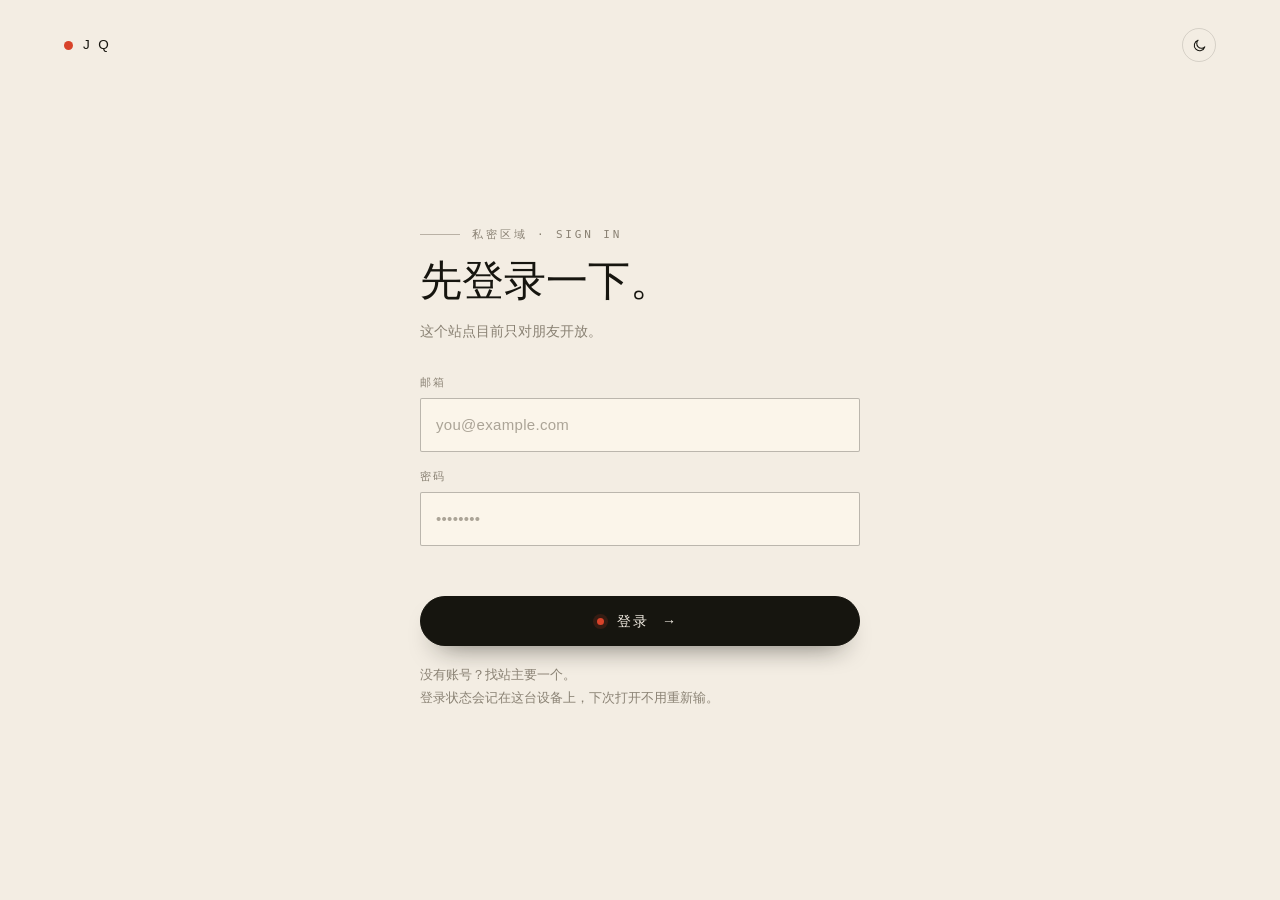
==== commit 63f84789: "Add files via upload" ====
--- a/index.html
+++ b/index.html
@@ -1,4 +1,4 @@
-<!DOCTYPE html>
+﻿<!DOCTYPE html>
 <html lang="zh-CN">
 <head>
 <meta charset="utf-8" />
@@ -28,7 +28,7 @@
     }
   } catch (e) {}
 </script>
-<script src="js/auth-gate.js"></script>
+<script src="js/auth-gate.js?v=2"></script>
 </head>
 <body id="top" class="is-loading">
 
@@ -377,10 +377,10 @@
   </svg>
 </a>
 <script src="js/car.js" defer></script>
-<script src="js/app.js" defer></script>
+<script src="js/app.js?v=2" defer></script>
 <script src="js/letters.js" defer></script>
 <script src="js/friends-data.js" defer></script>
 <script src="js/friends-strip.js" defer></script>
-<script src="js/auth.js" defer></script>
+<script src="js/auth.js?v=2" defer></script>
 </body>
 </html>
